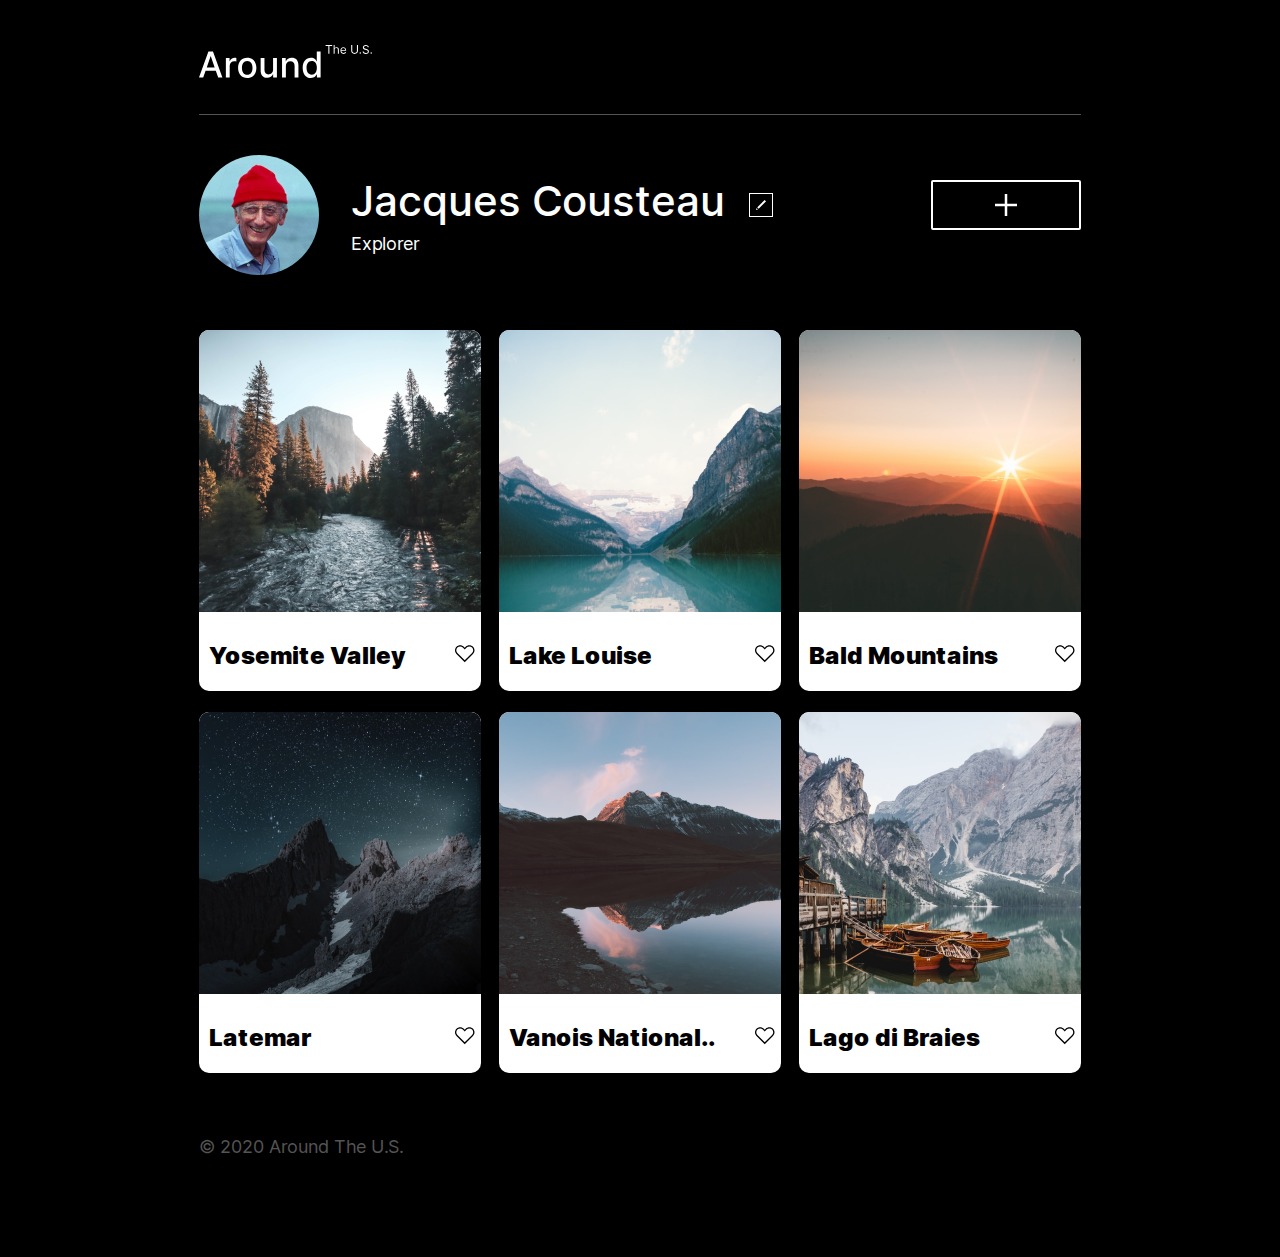
==== index.html @ 75d7b362 "modificaciones varias" ====
<!DOCTYPE html>
<html lang="en">
<head>
    <meta charset="UTF-8">
    <meta name="viewport" content="width=device-width, initial-scale=1.0">
    <title>Around the U.S</title>
    <link rel="stylesheet" href="../normalize.css">
    <link rel="stylesheet" href="index.css">

</head>

<body class="page">
    <div class="page__content">
    <header class="header">
        <div class="header__vector">
          <img src="imagenes/Vector.svg" alt="vector">
        </div> 
    </header>
    
    <main>
      
      <section class="profile">
            <div class ="profile__avatar">
                <img src="imagenes/cousteau.jpg"  class="profile__eclipse" alt="Jacques Cousteau">
            </div>

            <div class="profile__info">
                    <div class="profile__info_bis">
                      <h2 class="profile__info_name">Jacques Cousteau</h2>
                      <button class="profile__info_rectangle"></button>
                    </div>
                    <div class="profile__info_subimport">
                       <p class="profile__info_subname">Explorer</p>
                    </div>   
            </div>    
                   <button class="profile__info_signo"></button>
      </section>
    
      <section class="elements">
          <div class="fotos">
            <img  class="fotos__pic" src="imagenes/kirill-pershin.jpg" alt="">
            <div class="fotos__text"> 
              <p class="fotos__text_name">Yosemite Valley</p>
              <svg class="fotos__text_heart" viewBox="0 0 21 19" fill="none" xmlns="http://www.w3.org/2000/svg">
            <path d="M19.154 9.33822C21.294 7.19833 21.294 3.72364 19.154 1.60492C17.014 -0.534975 13.5392 -0.534975 11.3992 1.60492L10.361 2.66428L9.32276 1.62611C7.18277 -0.534975 3.70792 -0.534975 1.58911 1.60492C0.550891 2.64309 0 4.02026 0 5.48217C0 6.94408 0.572079 8.32124 1.58911 9.35941L10.361 18.1309L19.154 9.33822ZM1.35604 5.48217C1.35604 4.38044 1.7798 3.36346 2.56376 2.60072C3.36891 1.79561 4.40712 1.39305 5.44534 1.39305C6.48356 1.39305 7.52178 1.79561 8.32692 2.60072L10.361 4.6135L12.395 2.57953C13.9841 0.990498 16.5903 0.990498 18.1582 2.57953C18.921 3.34227 19.3659 4.35925 19.3659 5.46098C19.3659 6.56271 18.9422 7.57969 18.1582 8.34243L10.361 16.1605L2.56376 8.36362C1.80099 7.57969 1.35604 6.56271 1.35604 5.48217Z" fill="black"/>
              </svg></div>
          </div>

          <div class="fotos">
            <img  class="fotos__pic" src="imagenes/lakelouise.png" alt="">
            <div class="fotos__text"> 
              <p class="fotos__text_name">Lake Louise</p>
              <svg class="fotos__text_heart" viewBox="0 0 21 19" fill="none" xmlns="http://www.w3.org/2000/svg">
            <path d="M19.154 9.33822C21.294 7.19833 21.294 3.72364 19.154 1.60492C17.014 -0.534975 13.5392 -0.534975 11.3992 1.60492L10.361 2.66428L9.32276 1.62611C7.18277 -0.534975 3.70792 -0.534975 1.58911 1.60492C0.550891 2.64309 0 4.02026 0 5.48217C0 6.94408 0.572079 8.32124 1.58911 9.35941L10.361 18.1309L19.154 9.33822ZM1.35604 5.48217C1.35604 4.38044 1.7798 3.36346 2.56376 2.60072C3.36891 1.79561 4.40712 1.39305 5.44534 1.39305C6.48356 1.39305 7.52178 1.79561 8.32692 2.60072L10.361 4.6135L12.395 2.57953C13.9841 0.990498 16.5903 0.990498 18.1582 2.57953C18.921 3.34227 19.3659 4.35925 19.3659 5.46098C19.3659 6.56271 18.9422 7.57969 18.1582 8.34243L10.361 16.1605L2.56376 8.36362C1.80099 7.57969 1.35604 6.56271 1.35604 5.48217Z" fill="black"/>
              </svg></div>
          </div>

          <div class="fotos">
            <img  class="fotos__pic" src="imagenes/baldmountains.png" alt="">
            <div class="fotos__text"> 
              <p class="fotos__text_name">Bald Mountains</p>
              <svg class="fotos__text_heart" viewBox="0 0 21 19" fill="none" xmlns="http://www.w3.org/2000/svg">
            <path d="M19.154 9.33822C21.294 7.19833 21.294 3.72364 19.154 1.60492C17.014 -0.534975 13.5392 -0.534975 11.3992 1.60492L10.361 2.66428L9.32276 1.62611C7.18277 -0.534975 3.70792 -0.534975 1.58911 1.60492C0.550891 2.64309 0 4.02026 0 5.48217C0 6.94408 0.572079 8.32124 1.58911 9.35941L10.361 18.1309L19.154 9.33822ZM1.35604 5.48217C1.35604 4.38044 1.7798 3.36346 2.56376 2.60072C3.36891 1.79561 4.40712 1.39305 5.44534 1.39305C6.48356 1.39305 7.52178 1.79561 8.32692 2.60072L10.361 4.6135L12.395 2.57953C13.9841 0.990498 16.5903 0.990498 18.1582 2.57953C18.921 3.34227 19.3659 4.35925 19.3659 5.46098C19.3659 6.56271 18.9422 7.57969 18.1582 8.34243L10.361 16.1605L2.56376 8.36362C1.80099 7.57969 1.35604 6.56271 1.35604 5.48217Z" fill="black"/>
              </svg></div>
          </div>

          <div class="fotos">
            <img  class="fotos__pic" src="imagenes/latemar.png" alt="">
            <div class="fotos__text"> 
              <p class="fotos__text_name">Latemar</p>
              <svg class="fotos__text_heart" viewBox="0 0 21 19" fill="none" xmlns="http://www.w3.org/2000/svg">
            <path d="M19.154 9.33822C21.294 7.19833 21.294 3.72364 19.154 1.60492C17.014 -0.534975 13.5392 -0.534975 11.3992 1.60492L10.361 2.66428L9.32276 1.62611C7.18277 -0.534975 3.70792 -0.534975 1.58911 1.60492C0.550891 2.64309 0 4.02026 0 5.48217C0 6.94408 0.572079 8.32124 1.58911 9.35941L10.361 18.1309L19.154 9.33822ZM1.35604 5.48217C1.35604 4.38044 1.7798 3.36346 2.56376 2.60072C3.36891 1.79561 4.40712 1.39305 5.44534 1.39305C6.48356 1.39305 7.52178 1.79561 8.32692 2.60072L10.361 4.6135L12.395 2.57953C13.9841 0.990498 16.5903 0.990498 18.1582 2.57953C18.921 3.34227 19.3659 4.35925 19.3659 5.46098C19.3659 6.56271 18.9422 7.57969 18.1582 8.34243L10.361 16.1605L2.56376 8.36362C1.80099 7.57969 1.35604 6.56271 1.35604 5.48217Z" fill="black"/>
              </svg></div>
          </div>
        
          <div class="fotos">
            <img  class="fotos__pic" src="imagenes/vanoisnational.png" alt="">
            <div class="fotos__text"> 
              <p class="fotos__text_name">Vanois National..</p>
              <svg class="fotos__text_heart" viewBox="0 0 21 19" fill="none" xmlns="http://www.w3.org/2000/svg">
            <path d="M19.154 9.33822C21.294 7.19833 21.294 3.72364 19.154 1.60492C17.014 -0.534975 13.5392 -0.534975 11.3992 1.60492L10.361 2.66428L9.32276 1.62611C7.18277 -0.534975 3.70792 -0.534975 1.58911 1.60492C0.550891 2.64309 0 4.02026 0 5.48217C0 6.94408 0.572079 8.32124 1.58911 9.35941L10.361 18.1309L19.154 9.33822ZM1.35604 5.48217C1.35604 4.38044 1.7798 3.36346 2.56376 2.60072C3.36891 1.79561 4.40712 1.39305 5.44534 1.39305C6.48356 1.39305 7.52178 1.79561 8.32692 2.60072L10.361 4.6135L12.395 2.57953C13.9841 0.990498 16.5903 0.990498 18.1582 2.57953C18.921 3.34227 19.3659 4.35925 19.3659 5.46098C19.3659 6.56271 18.9422 7.57969 18.1582 8.34243L10.361 16.1605L2.56376 8.36362C1.80099 7.57969 1.35604 6.56271 1.35604 5.48217Z" fill="black"/>
              </svg></div>
          </div>


          <div class="fotos">
            <img  class="fotos__pic" src="imagenes/lagodibraies.png" alt="">
            <div class="fotos__text"> 
              <p class="fotos__text_name">Lago di Braies</p>
              <svg class="fotos__text_heart" viewBox="0 0 21 19" fill="none" xmlns="http://www.w3.org/2000/svg">
            <path d="M19.154 9.33822C21.294 7.19833 21.294 3.72364 19.154 1.60492C17.014 -0.534975 13.5392 -0.534975 11.3992 1.60492L10.361 2.66428L9.32276 1.62611C7.18277 -0.534975 3.70792 -0.534975 1.58911 1.60492C0.550891 2.64309 0 4.02026 0 5.48217C0 6.94408 0.572079 8.32124 1.58911 9.35941L10.361 18.1309L19.154 9.33822ZM1.35604 5.48217C1.35604 4.38044 1.7798 3.36346 2.56376 2.60072C3.36891 1.79561 4.40712 1.39305 5.44534 1.39305C6.48356 1.39305 7.52178 1.79561 8.32692 2.60072L10.361 4.6135L12.395 2.57953C13.9841 0.990498 16.5903 0.990498 18.1582 2.57953C18.921 3.34227 19.3659 4.35925 19.3659 5.46098C19.3659 6.56271 18.9422 7.57969 18.1582 8.34243L10.361 16.1605L2.56376 8.36362C1.80099 7.57969 1.35604 6.56271 1.35604 5.48217Z" fill="black"/>
              </svg></div>
          </div>
      </section>

    </main>

    <div class="popup popup_opened">
      <div class="popup__container">
        <button type="button" class="popup__close popup__close_image"></button>
        <form action="#" class="form">
          <h2 class="popup__edit">Edit Profile</h2>
          <input type="text" value="Jacques Cousteau" placeholder="Name" class="form__input">
          <input type="text" value="Explorer" placeholder="About Me" class="form__input">
          <button class="popup__submit-button" type="submit">Save</button>
        </form>
      </div>
    </div>

    <footer>
      <p class="footer">© 2020 Around The U.S.</p>
    </footer>
    <script src="index.js"></script>  
  </div>
  
</body>
</html>
---- index.css ----
@import url("./blocks/header/header.css");
@import url("./blocks/profile/profile.css");
@import url("./fonts/inter.css");
@import url("./blocks/page/page.css");
@import url("./blocks/elements/elements.css");
@import url("./blocks/fotos/fotos.css");
@import url("./blocks/footer/footer.css");
@import url("./blocks/popup/popup.css");
@import url("./blocks/form/form.css");
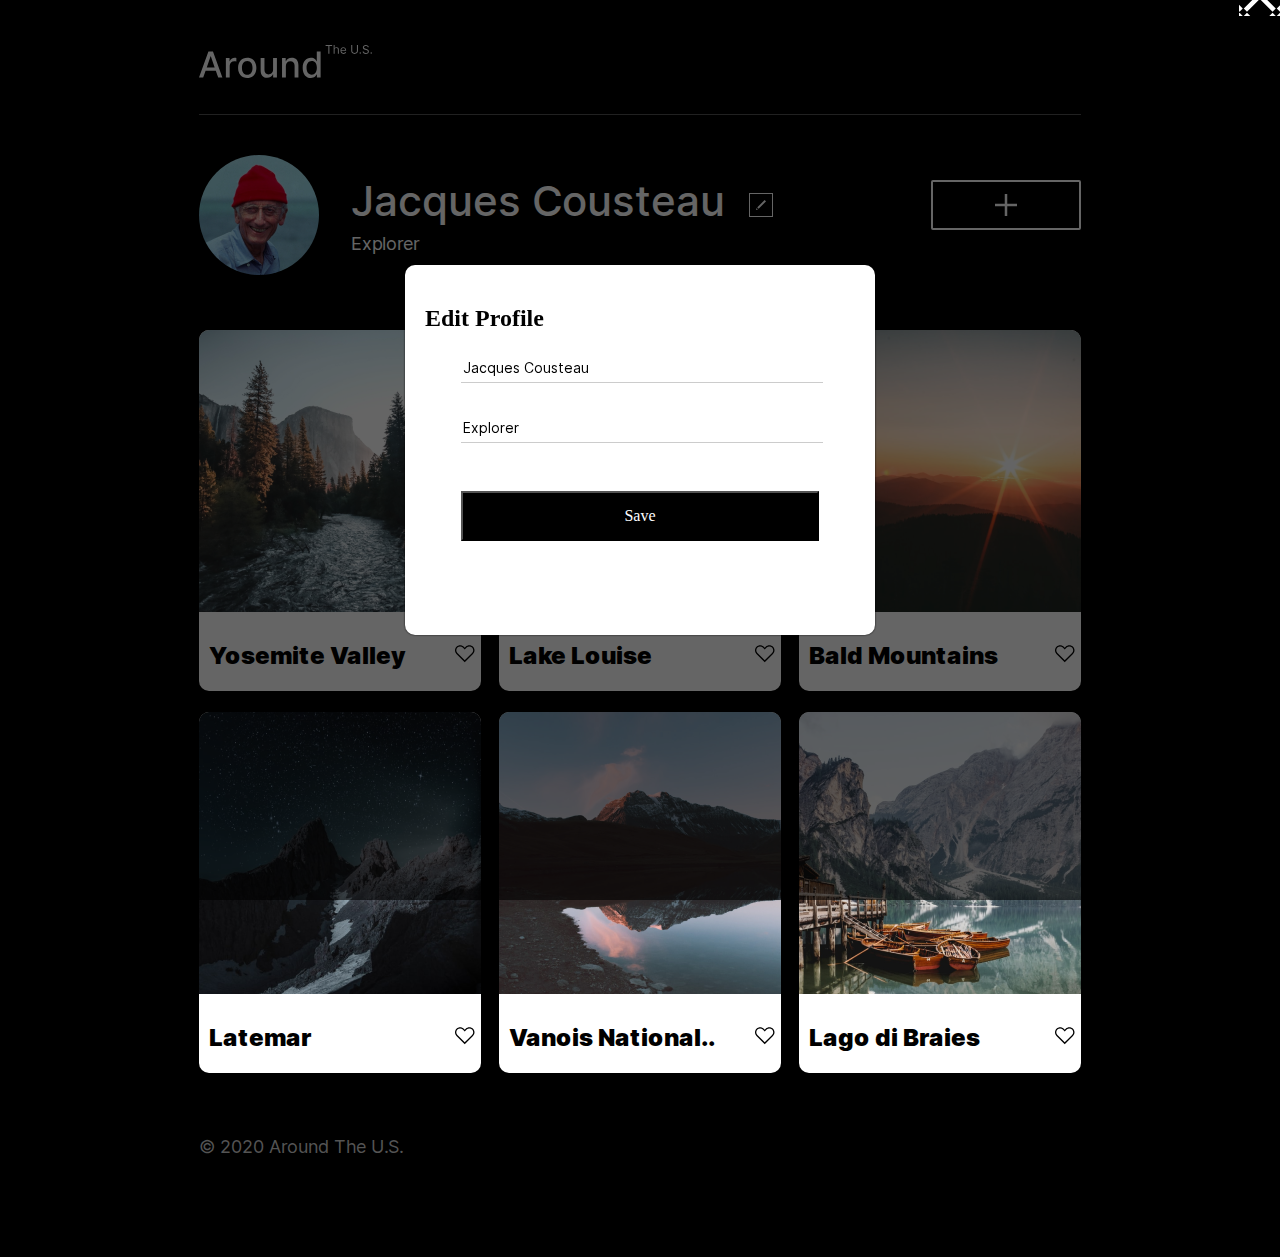
==== commit 07602788: "últimas modificaciones" ====
--- a/index.html
+++ b/index.html
@@ -4,8 +4,8 @@
     <meta charset="UTF-8">
     <meta name="viewport" content="width=device-width, initial-scale=1.0">
     <title>Around the U.S</title>
-    <link rel="stylesheet" href="../normalize.css">
-    <link rel="stylesheet" href="index.css">
+    <link rel="stylesheet" href="./vendor/normalize.css">
+    <link rel="stylesheet" href="./pages/index.css">
 
 </head>
 
@@ -100,8 +100,8 @@
         <button type="button" class="popup__close popup__close_image"></button>
         <form action="#" class="form">
           <h2 class="popup__edit">Edit Profile</h2>
-          <input type="text" value="Jacques Cousteau" placeholder="Name" class="form__input">
-          <input type="text" value="Explorer" placeholder="About Me" class="form__input">
+          <input type="text" value="Jacques Cousteau" placeholder="Name" class="form__input  form__input_name">
+          <input type="text" value="Explorer" placeholder="About Me" class="form__input form__input_aboutme">
           <button class="popup__submit-button" type="submit">Save</button>
         </form>
       </div>
--- a/pages/index.css
+++ b/pages/index.css
@@ -0,0 +1,16 @@
+@import url("../blocks/header/header.css");
+@import url("../blocks/profile/profile.css");
+@import url("../vendor/fonts/inter.css");
+@import url("../blocks/page/page.css");
+@import url("../blocks/elements/elements.css");
+@import url("../blocks/fotos/fotos.css");
+@import url("../blocks/footer/footer.css");
+@import url("../blocks/popup/popup.css");
+@import url("../blocks/popup/_opened/popup_opened.css");
+@import url("../blocks/form/form.css");
+
+
+
+
+
+
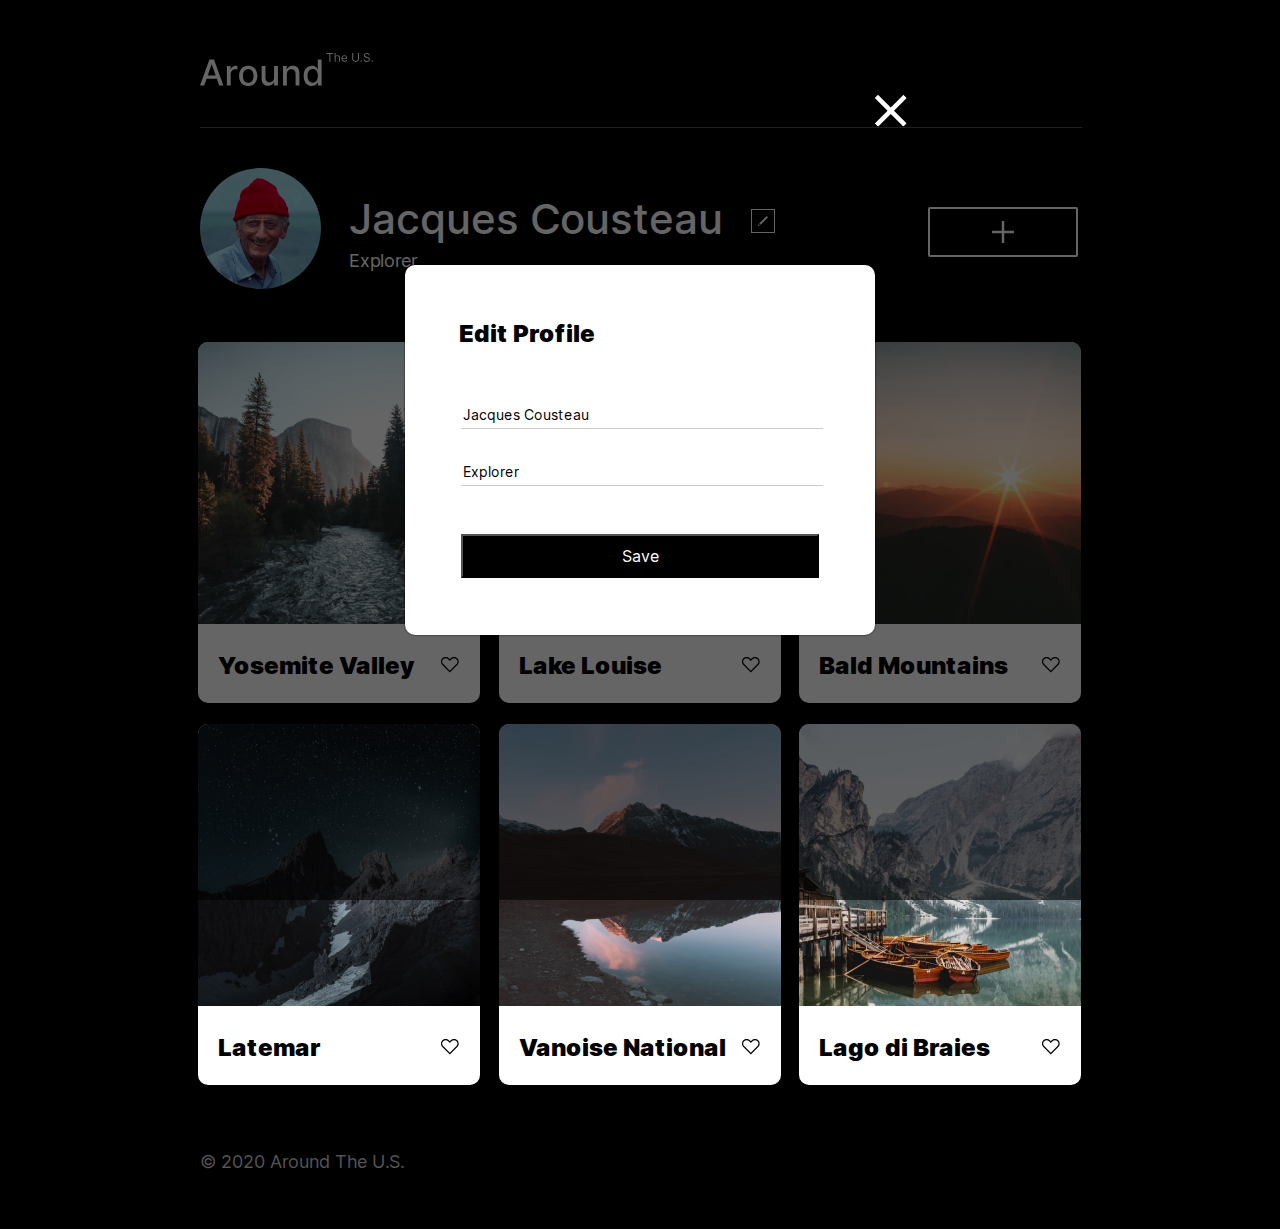
==== commit d7465701: "modifications" ====
--- a/index.html
+++ b/index.html
@@ -11,10 +11,11 @@
 
 <body class="page">
     <div class="page__content">
-    <header class="header">
-        <div class="header__vector">
-          <img src="imagenes/Vector.svg" alt="vector">
-        </div> 
+    
+      <header class="header">
+        
+          <img src="imagenes/Vector.svg" alt="vector" class="header__vector">
+         
     </header>
     
     <main>
@@ -76,7 +77,7 @@
           <div class="fotos">
             <img  class="fotos__pic" src="imagenes/vanoisnational.png" alt="">
             <div class="fotos__text"> 
-              <p class="fotos__text_name">Vanois National..</p>
+              <p class="fotos__text_name">Vanoise National</p>
               <svg class="fotos__text_heart" viewBox="0 0 21 19" fill="none" xmlns="http://www.w3.org/2000/svg">
             <path d="M19.154 9.33822C21.294 7.19833 21.294 3.72364 19.154 1.60492C17.014 -0.534975 13.5392 -0.534975 11.3992 1.60492L10.361 2.66428L9.32276 1.62611C7.18277 -0.534975 3.70792 -0.534975 1.58911 1.60492C0.550891 2.64309 0 4.02026 0 5.48217C0 6.94408 0.572079 8.32124 1.58911 9.35941L10.361 18.1309L19.154 9.33822ZM1.35604 5.48217C1.35604 4.38044 1.7798 3.36346 2.56376 2.60072C3.36891 1.79561 4.40712 1.39305 5.44534 1.39305C6.48356 1.39305 7.52178 1.79561 8.32692 2.60072L10.361 4.6135L12.395 2.57953C13.9841 0.990498 16.5903 0.990498 18.1582 2.57953C18.921 3.34227 19.3659 4.35925 19.3659 5.46098C19.3659 6.56271 18.9422 7.57969 18.1582 8.34243L10.361 16.1605L2.56376 8.36362C1.80099 7.57969 1.35604 6.56271 1.35604 5.48217Z" fill="black"/>
               </svg></div>
--- a/pages/index.css
+++ b/pages/index.css
@@ -10,7 +10,3 @@
 @import url("../blocks/form/form.css");
 
 
-
-
-
-
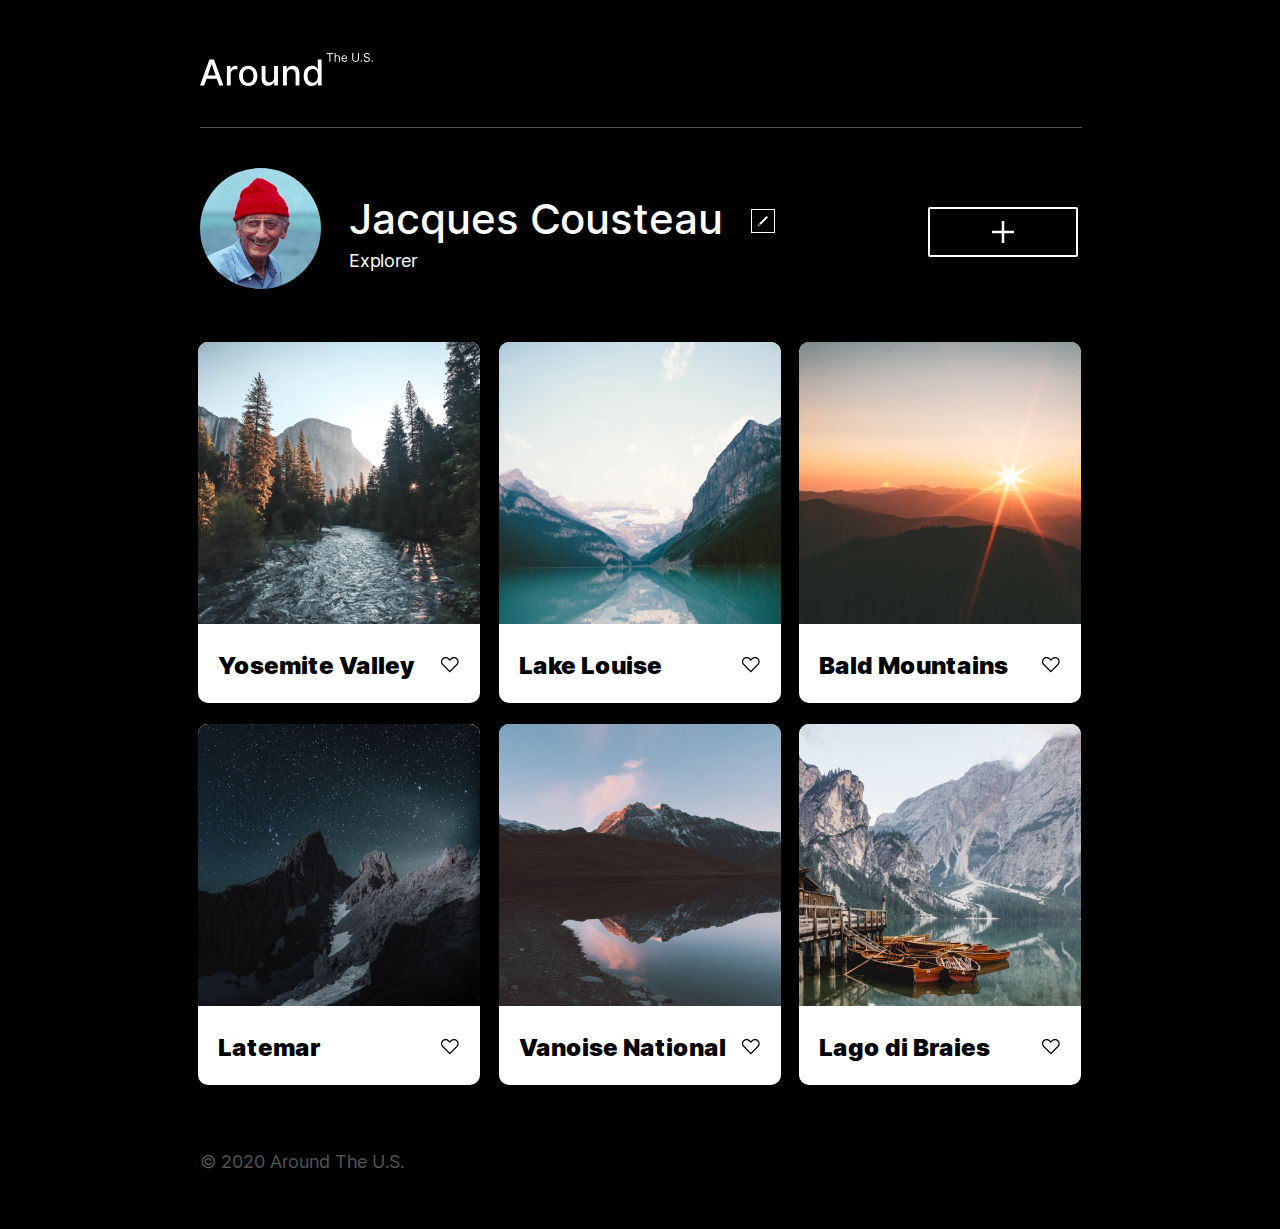
==== commit 19fc7dac: "tratando con js" ====
--- a/index.html
+++ b/index.html
@@ -28,7 +28,7 @@
             <div class="profile__info">
                     <div class="profile__info_bis">
                       <h2 class="profile__info_name">Jacques Cousteau</h2>
-                      <button class="profile__info_rectangle"></button>
+                      <button class="profile__edit"></button>
                     </div>
                     <div class="profile__info_subimport">
                        <p class="profile__info_subname">Explorer</p>
--- a/pages/index.css
+++ b/pages/index.css
@@ -6,7 +6,7 @@
 @import url("../blocks/fotos/fotos.css");
 @import url("../blocks/footer/footer.css");
 @import url("../blocks/popup/popup.css");
-@import url("../blocks/popup/_opened/popup_opened.css");
 @import url("../blocks/form/form.css");
 
 
+
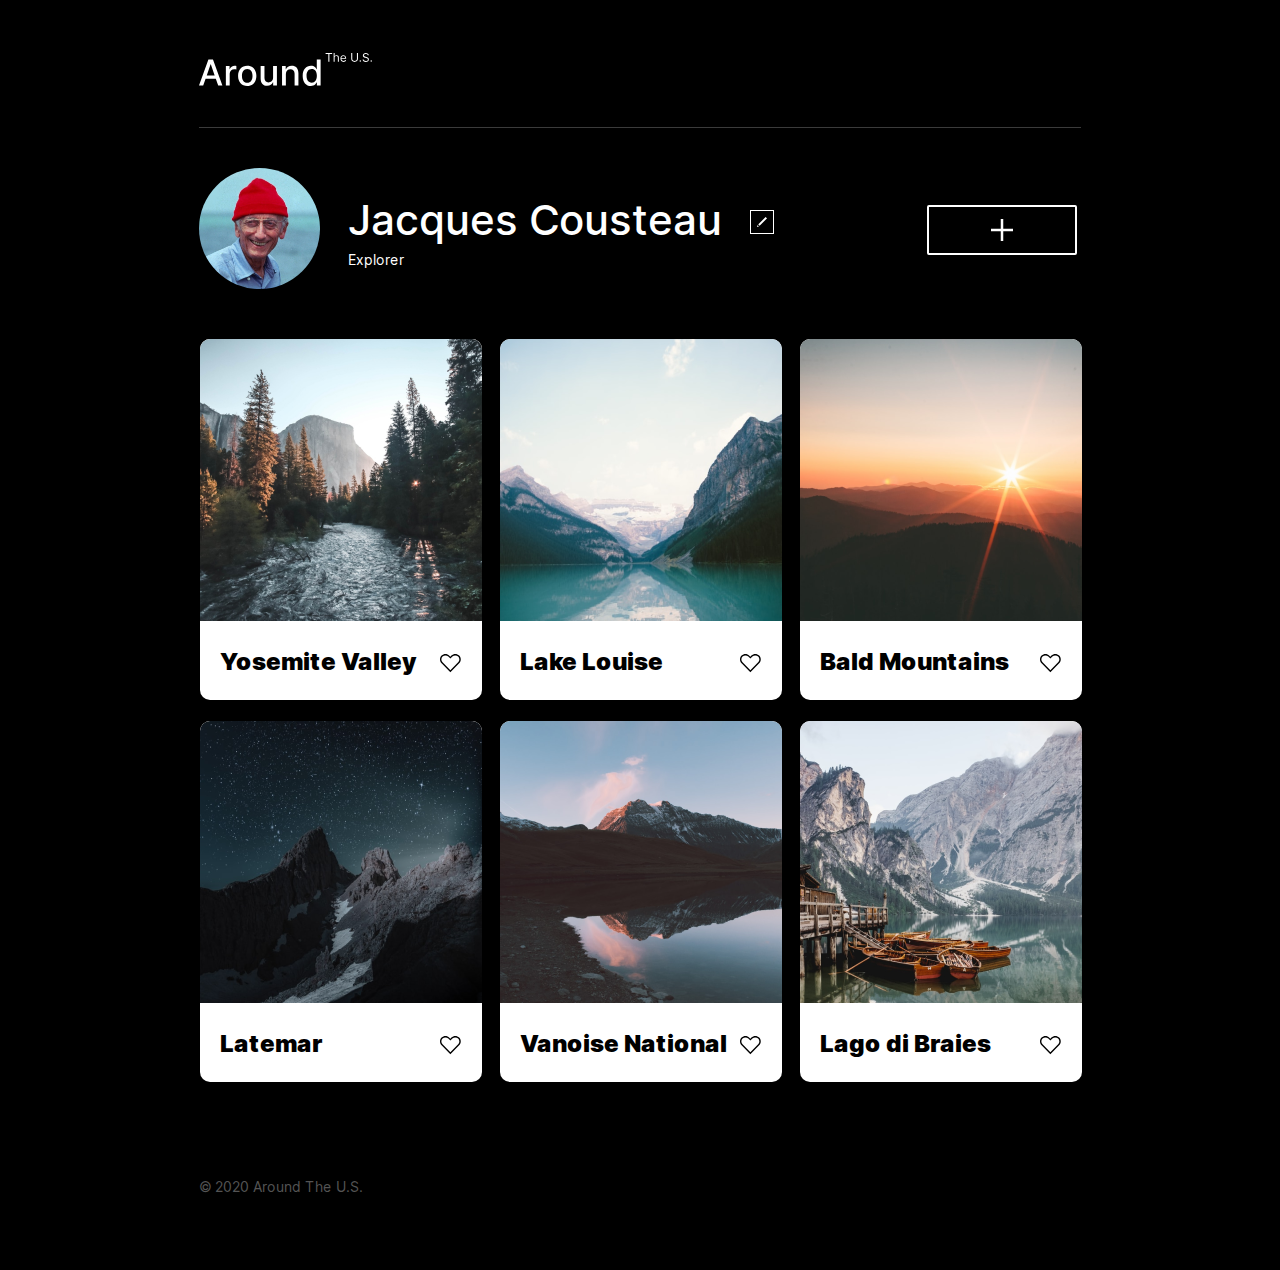
==== commit 35838c47: "all fixed" ====
--- a/index.html
+++ b/index.html
@@ -4,7 +4,6 @@
     <meta charset="UTF-8">
     <meta name="viewport" content="width=device-width, initial-scale=1.0">
     <title>Around the U.S</title>
-    <link rel="stylesheet" href="./vendor/normalize.css">
     <link rel="stylesheet" href="./pages/index.css">
 
 </head>
@@ -16,87 +15,78 @@
         
           <img src="imagenes/Vector.svg" alt="vector" class="header__vector">
          
-    </header>
+      </header>
     
     <main>
       
       <section class="profile">
-            <div class ="profile__avatar">
                 <img src="imagenes/cousteau.jpg"  class="profile__eclipse" alt="Jacques Cousteau">
+            
+            <div class="profile__info">
+                    <div class="profile__info-bis">
+                      <h1 class="profile__info-name">Jacques Cousteau</h1>
+                      <button class="profile__edit" aria-label="button to edit profile"></button>
+                    </div>
+                       <p class="profile__info-subname">Explorer</p>
+                       
+            </div>    
+                   <button class="profile__info-signo"></button>
+      </section>
+      <section class="grid">
+      <ul class="elements">
+          <li class="fotos">
+            <img  class="fotos__pic" src="imagenes/kirill-pershin.jpg" alt="landscape of a river among pines of the Yosmite Valley">
+            <div class="fotos__text"> 
+              <p class="fotos__text-name">Yosemite Valley</p>
+              <button class="fotos__text-heart" aria-label="button to select like"></button>
+              </div>
+          </li>
+
+          <li class="fotos">
+            <img  class="fotos__pic" src="imagenes/lakelouise.png" alt="lake louise landscape between mountains">
+            <div class="fotos__text"> 
+              <p class="fotos__text-name">Lake Louise</p>
+              <button class="fotos__text-heart" aria-label="button to select like"></button>
             </div>
+          </li>
 
-            <div class="profile__info">
-                    <div class="profile__info_bis">
-                      <h2 class="profile__info_name">Jacques Cousteau</h2>
-                      <button class="profile__edit"></button>
-                    </div>
-                    <div class="profile__info_subimport">
-                       <p class="profile__info_subname">Explorer</p>
-                    </div>   
-            </div>    
-                   <button class="profile__info_signo"></button>
-      </section>
-    
-      <section class="elements">
-          <div class="fotos">
-            <img  class="fotos__pic" src="imagenes/kirill-pershin.jpg" alt="">
+          <li class="fotos">
+            <img  class="fotos__pic" src="imagenes/baldmountains.png" alt="the sun rising between rows of mountains">
             <div class="fotos__text"> 
-              <p class="fotos__text_name">Yosemite Valley</p>
-              <svg class="fotos__text_heart" viewBox="0 0 21 19" fill="none" xmlns="http://www.w3.org/2000/svg">
-            <path d="M19.154 9.33822C21.294 7.19833 21.294 3.72364 19.154 1.60492C17.014 -0.534975 13.5392 -0.534975 11.3992 1.60492L10.361 2.66428L9.32276 1.62611C7.18277 -0.534975 3.70792 -0.534975 1.58911 1.60492C0.550891 2.64309 0 4.02026 0 5.48217C0 6.94408 0.572079 8.32124 1.58911 9.35941L10.361 18.1309L19.154 9.33822ZM1.35604 5.48217C1.35604 4.38044 1.7798 3.36346 2.56376 2.60072C3.36891 1.79561 4.40712 1.39305 5.44534 1.39305C6.48356 1.39305 7.52178 1.79561 8.32692 2.60072L10.361 4.6135L12.395 2.57953C13.9841 0.990498 16.5903 0.990498 18.1582 2.57953C18.921 3.34227 19.3659 4.35925 19.3659 5.46098C19.3659 6.56271 18.9422 7.57969 18.1582 8.34243L10.361 16.1605L2.56376 8.36362C1.80099 7.57969 1.35604 6.56271 1.35604 5.48217Z" fill="black"/>
-              </svg></div>
-          </div>
+              <p class="fotos__text-name">Bald Mountains</p>
+              <button class="fotos__text-heart" aria-label="button to select like"></button>
+            </div>
+          </li>
 
-          <div class="fotos">
-            <img  class="fotos__pic" src="imagenes/lakelouise.png" alt="">
+          <li class="fotos">
+            <img  class="fotos__pic" src="imagenes/latemar.png" alt="top of the mountain, behind a starry night sky">
             <div class="fotos__text"> 
-              <p class="fotos__text_name">Lake Louise</p>
-              <svg class="fotos__text_heart" viewBox="0 0 21 19" fill="none" xmlns="http://www.w3.org/2000/svg">
-            <path d="M19.154 9.33822C21.294 7.19833 21.294 3.72364 19.154 1.60492C17.014 -0.534975 13.5392 -0.534975 11.3992 1.60492L10.361 2.66428L9.32276 1.62611C7.18277 -0.534975 3.70792 -0.534975 1.58911 1.60492C0.550891 2.64309 0 4.02026 0 5.48217C0 6.94408 0.572079 8.32124 1.58911 9.35941L10.361 18.1309L19.154 9.33822ZM1.35604 5.48217C1.35604 4.38044 1.7798 3.36346 2.56376 2.60072C3.36891 1.79561 4.40712 1.39305 5.44534 1.39305C6.48356 1.39305 7.52178 1.79561 8.32692 2.60072L10.361 4.6135L12.395 2.57953C13.9841 0.990498 16.5903 0.990498 18.1582 2.57953C18.921 3.34227 19.3659 4.35925 19.3659 5.46098C19.3659 6.56271 18.9422 7.57969 18.1582 8.34243L10.361 16.1605L2.56376 8.36362C1.80099 7.57969 1.35604 6.56271 1.35604 5.48217Z" fill="black"/>
-              </svg></div>
-          </div>
-
-          <div class="fotos">
-            <img  class="fotos__pic" src="imagenes/baldmountains.png" alt="">
+              <p class="fotos__text-name">Latemar</p>
+              <button class="fotos__text-heart" aria-label="button to select like"></button>
+            </div>
+          </li>
+        
+          <li class="fotos">
+            <img  class="fotos__pic" src="imagenes/vanoisnational.png" alt="mountainous landscape from the lake shore">
             <div class="fotos__text"> 
-              <p class="fotos__text_name">Bald Mountains</p>
-              <svg class="fotos__text_heart" viewBox="0 0 21 19" fill="none" xmlns="http://www.w3.org/2000/svg">
-            <path d="M19.154 9.33822C21.294 7.19833 21.294 3.72364 19.154 1.60492C17.014 -0.534975 13.5392 -0.534975 11.3992 1.60492L10.361 2.66428L9.32276 1.62611C7.18277 -0.534975 3.70792 -0.534975 1.58911 1.60492C0.550891 2.64309 0 4.02026 0 5.48217C0 6.94408 0.572079 8.32124 1.58911 9.35941L10.361 18.1309L19.154 9.33822ZM1.35604 5.48217C1.35604 4.38044 1.7798 3.36346 2.56376 2.60072C3.36891 1.79561 4.40712 1.39305 5.44534 1.39305C6.48356 1.39305 7.52178 1.79561 8.32692 2.60072L10.361 4.6135L12.395 2.57953C13.9841 0.990498 16.5903 0.990498 18.1582 2.57953C18.921 3.34227 19.3659 4.35925 19.3659 5.46098C19.3659 6.56271 18.9422 7.57969 18.1582 8.34243L10.361 16.1605L2.56376 8.36362C1.80099 7.57969 1.35604 6.56271 1.35604 5.48217Z" fill="black"/>
-              </svg></div>
-          </div>
-
-          <div class="fotos">
-            <img  class="fotos__pic" src="imagenes/latemar.png" alt="">
-            <div class="fotos__text"> 
-              <p class="fotos__text_name">Latemar</p>
-              <svg class="fotos__text_heart" viewBox="0 0 21 19" fill="none" xmlns="http://www.w3.org/2000/svg">
-            <path d="M19.154 9.33822C21.294 7.19833 21.294 3.72364 19.154 1.60492C17.014 -0.534975 13.5392 -0.534975 11.3992 1.60492L10.361 2.66428L9.32276 1.62611C7.18277 -0.534975 3.70792 -0.534975 1.58911 1.60492C0.550891 2.64309 0 4.02026 0 5.48217C0 6.94408 0.572079 8.32124 1.58911 9.35941L10.361 18.1309L19.154 9.33822ZM1.35604 5.48217C1.35604 4.38044 1.7798 3.36346 2.56376 2.60072C3.36891 1.79561 4.40712 1.39305 5.44534 1.39305C6.48356 1.39305 7.52178 1.79561 8.32692 2.60072L10.361 4.6135L12.395 2.57953C13.9841 0.990498 16.5903 0.990498 18.1582 2.57953C18.921 3.34227 19.3659 4.35925 19.3659 5.46098C19.3659 6.56271 18.9422 7.57969 18.1582 8.34243L10.361 16.1605L2.56376 8.36362C1.80099 7.57969 1.35604 6.56271 1.35604 5.48217Z" fill="black"/>
-              </svg></div>
-          </div>
-        
-          <div class="fotos">
-            <img  class="fotos__pic" src="imagenes/vanoisnational.png" alt="">
-            <div class="fotos__text"> 
-              <p class="fotos__text_name">Vanoise National</p>
-              <svg class="fotos__text_heart" viewBox="0 0 21 19" fill="none" xmlns="http://www.w3.org/2000/svg">
-            <path d="M19.154 9.33822C21.294 7.19833 21.294 3.72364 19.154 1.60492C17.014 -0.534975 13.5392 -0.534975 11.3992 1.60492L10.361 2.66428L9.32276 1.62611C7.18277 -0.534975 3.70792 -0.534975 1.58911 1.60492C0.550891 2.64309 0 4.02026 0 5.48217C0 6.94408 0.572079 8.32124 1.58911 9.35941L10.361 18.1309L19.154 9.33822ZM1.35604 5.48217C1.35604 4.38044 1.7798 3.36346 2.56376 2.60072C3.36891 1.79561 4.40712 1.39305 5.44534 1.39305C6.48356 1.39305 7.52178 1.79561 8.32692 2.60072L10.361 4.6135L12.395 2.57953C13.9841 0.990498 16.5903 0.990498 18.1582 2.57953C18.921 3.34227 19.3659 4.35925 19.3659 5.46098C19.3659 6.56271 18.9422 7.57969 18.1582 8.34243L10.361 16.1605L2.56376 8.36362C1.80099 7.57969 1.35604 6.56271 1.35604 5.48217Z" fill="black"/>
-              </svg></div>
-          </div>
+              <p class="fotos__text-name">Vanoise National</p>
+              <button class="fotos__text-heart" aria-label="button to select like"></button>
+            </div>
+          </li>
 
 
-          <div class="fotos">
-            <img  class="fotos__pic" src="imagenes/lagodibraies.png" alt="">
+          <li class="fotos">
+            <img  class="fotos__pic" src="imagenes/lagodibraies.png" alt="mountainous landscape from the lake shore, small pier with two boats">
             <div class="fotos__text"> 
-              <p class="fotos__text_name">Lago di Braies</p>
-              <svg class="fotos__text_heart" viewBox="0 0 21 19" fill="none" xmlns="http://www.w3.org/2000/svg">
-            <path d="M19.154 9.33822C21.294 7.19833 21.294 3.72364 19.154 1.60492C17.014 -0.534975 13.5392 -0.534975 11.3992 1.60492L10.361 2.66428L9.32276 1.62611C7.18277 -0.534975 3.70792 -0.534975 1.58911 1.60492C0.550891 2.64309 0 4.02026 0 5.48217C0 6.94408 0.572079 8.32124 1.58911 9.35941L10.361 18.1309L19.154 9.33822ZM1.35604 5.48217C1.35604 4.38044 1.7798 3.36346 2.56376 2.60072C3.36891 1.79561 4.40712 1.39305 5.44534 1.39305C6.48356 1.39305 7.52178 1.79561 8.32692 2.60072L10.361 4.6135L12.395 2.57953C13.9841 0.990498 16.5903 0.990498 18.1582 2.57953C18.921 3.34227 19.3659 4.35925 19.3659 5.46098C19.3659 6.56271 18.9422 7.57969 18.1582 8.34243L10.361 16.1605L2.56376 8.36362C1.80099 7.57969 1.35604 6.56271 1.35604 5.48217Z" fill="black"/>
-              </svg></div>
-          </div>
-      </section>
-
+              <p class="fotos__text-name">Lago di Braies</p>
+              <button class="fotos__text-heart" aria-label="button to select like"></button>
+            </div>
+          </li>
+        </ul>
+      </section> 
     </main>
 
-    <div class="popup popup_opened">
+    <div class="popup">
       <div class="popup__container">
         <button type="button" class="popup__close popup__close_image"></button>
         <form action="#" class="form">
@@ -108,8 +98,8 @@
       </div>
     </div>
 
-    <footer>
-      <p class="footer">© 2020 Around The U.S.</p>
+    <footer class="footer">
+      <p class="footer__copyright">© 2020 Around The U.S.</p>
     </footer>
     <script src="index.js"></script>  
   </div>
--- a/pages/index.css
+++ b/pages/index.css
@@ -1,6 +1,7 @@
+@import url("../vendor/normalize.css");
+@import url("../vendor/fonts/inter.css");
 @import url("../blocks/header/header.css");
 @import url("../blocks/profile/profile.css");
-@import url("../vendor/fonts/inter.css");
 @import url("../blocks/page/page.css");
 @import url("../blocks/elements/elements.css");
 @import url("../blocks/fotos/fotos.css");
